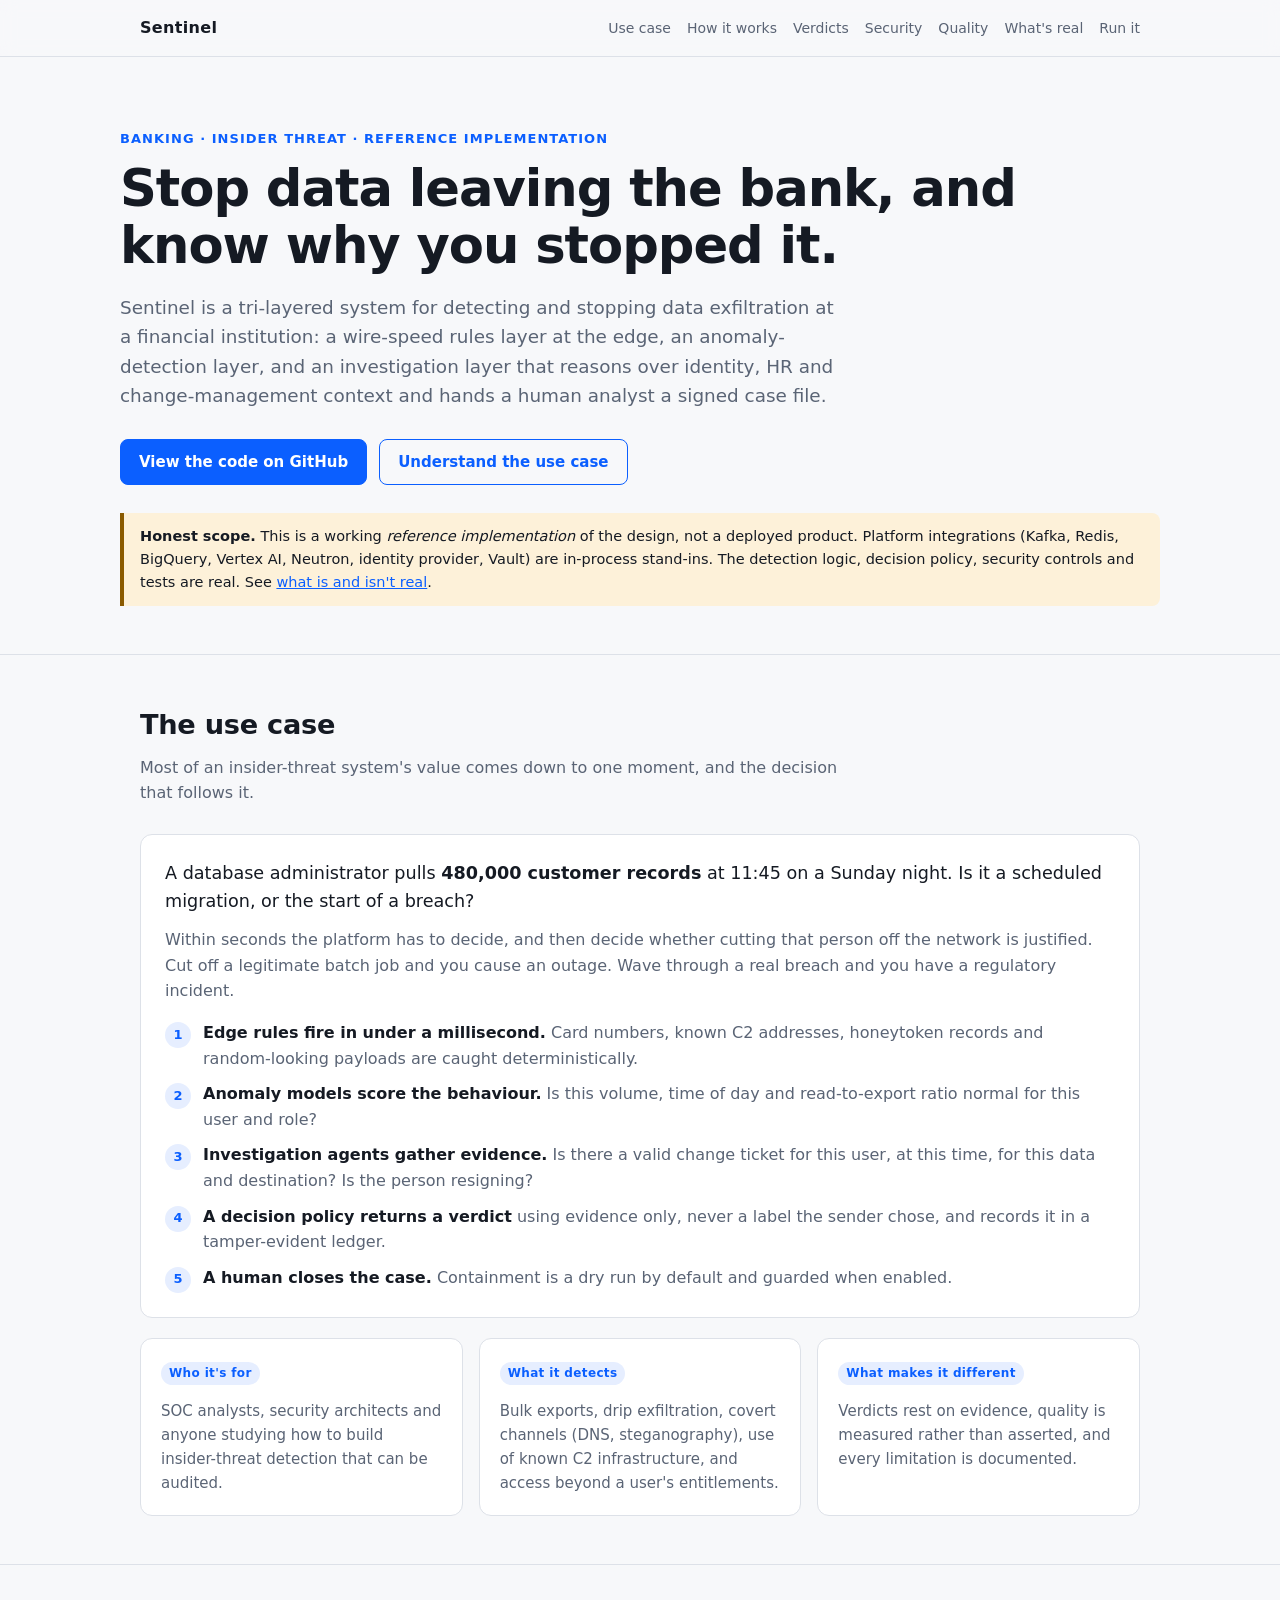
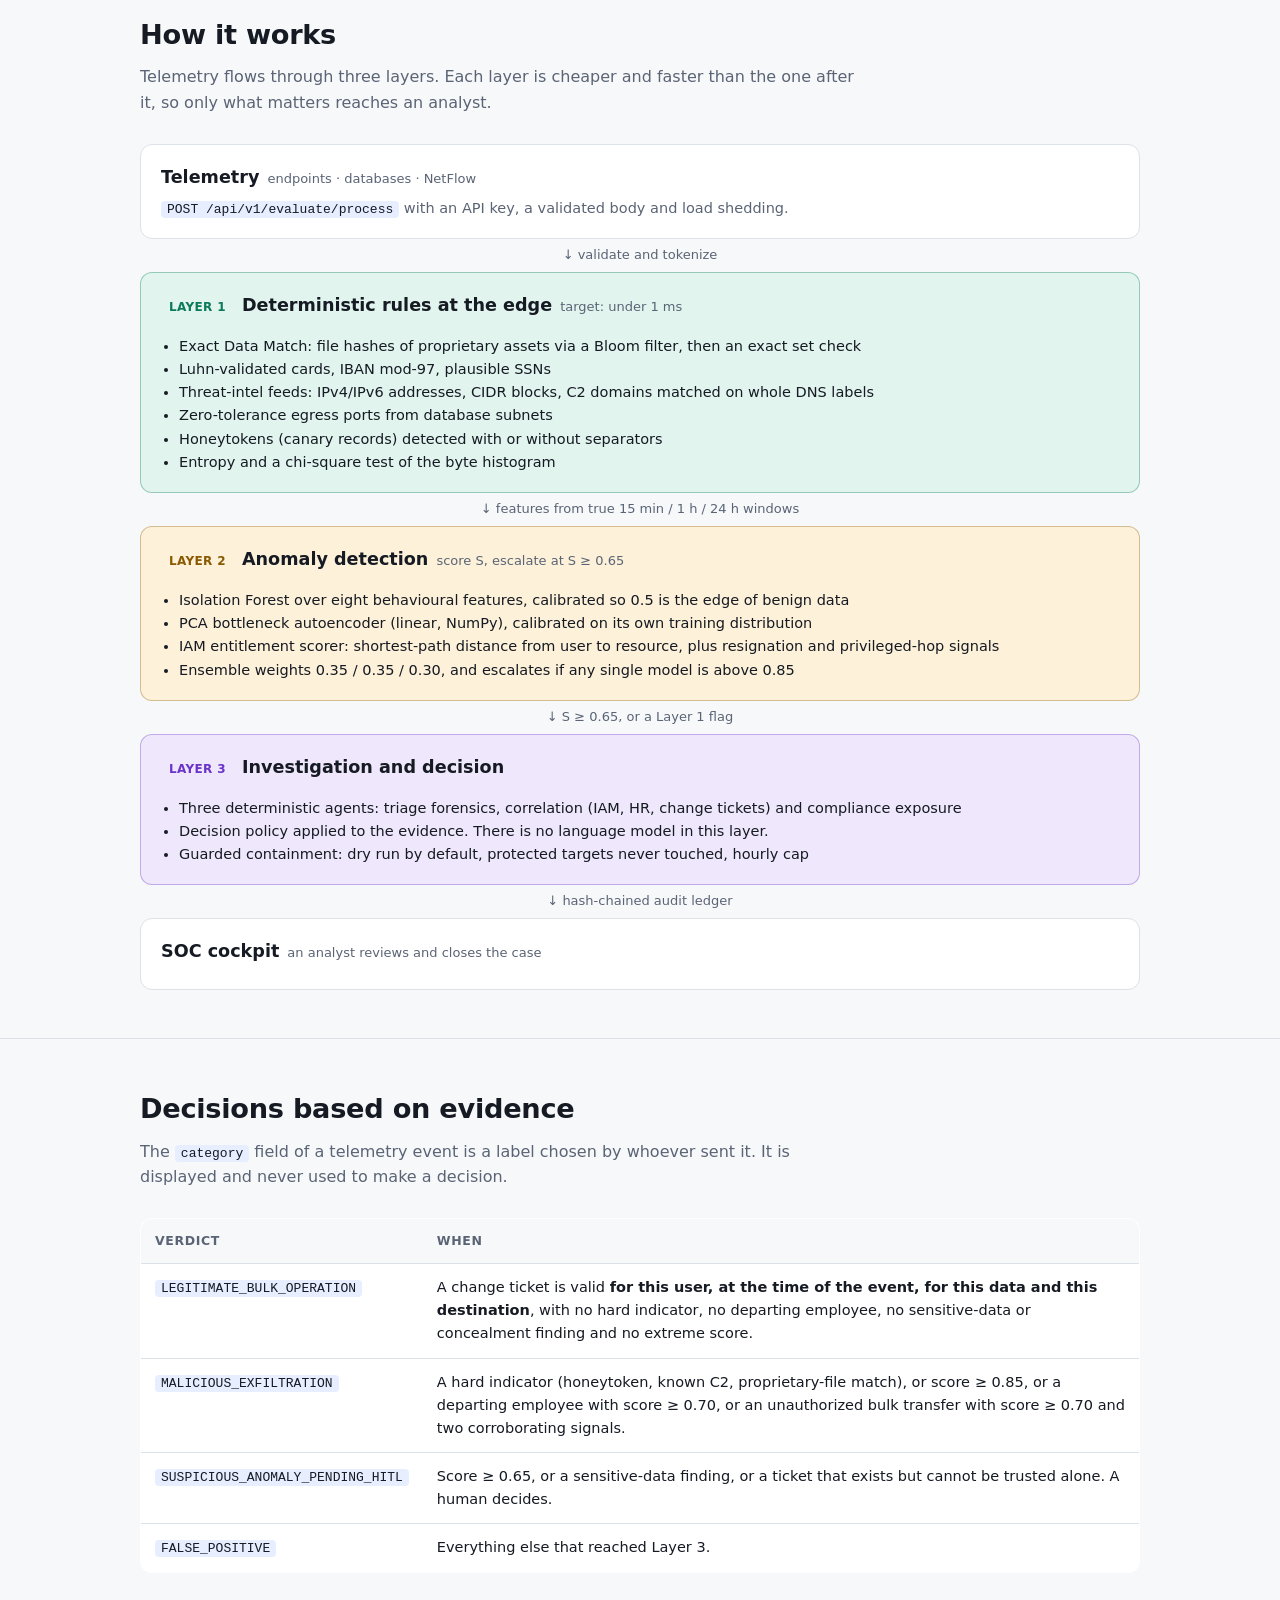
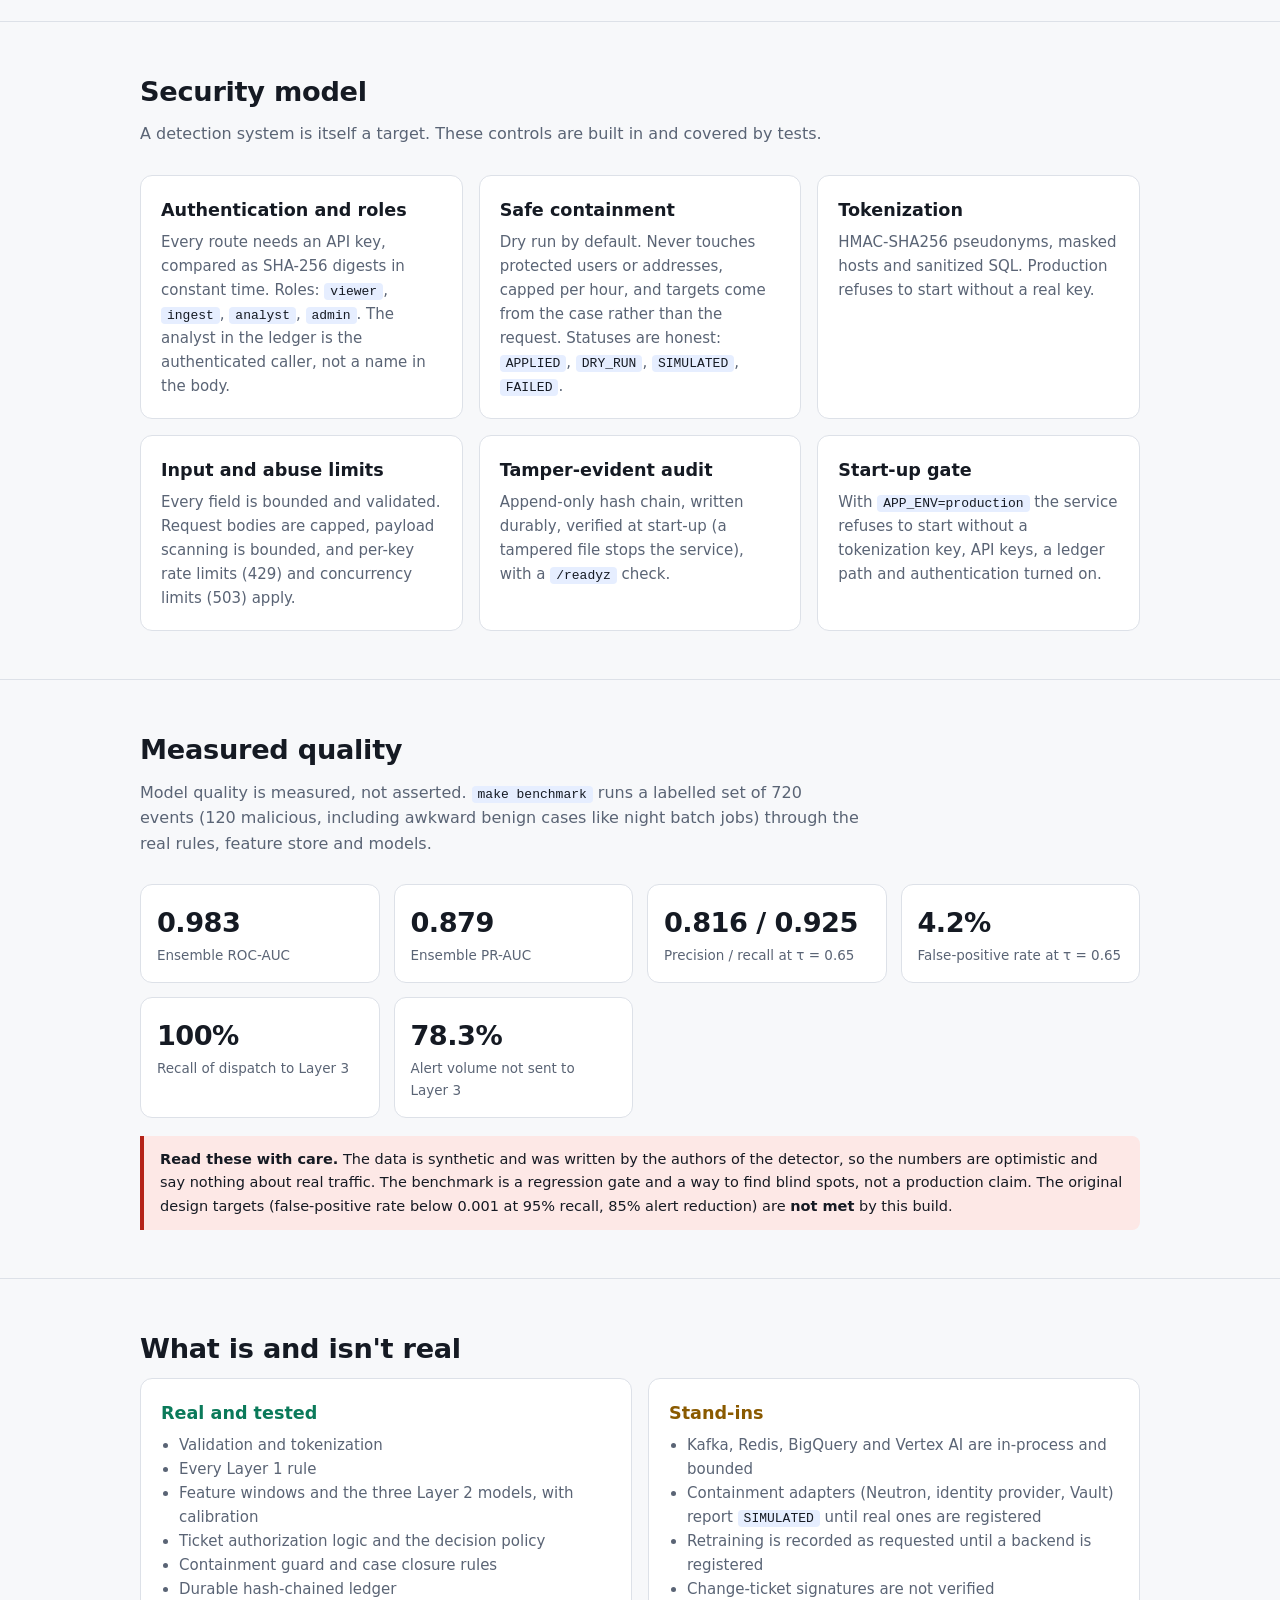
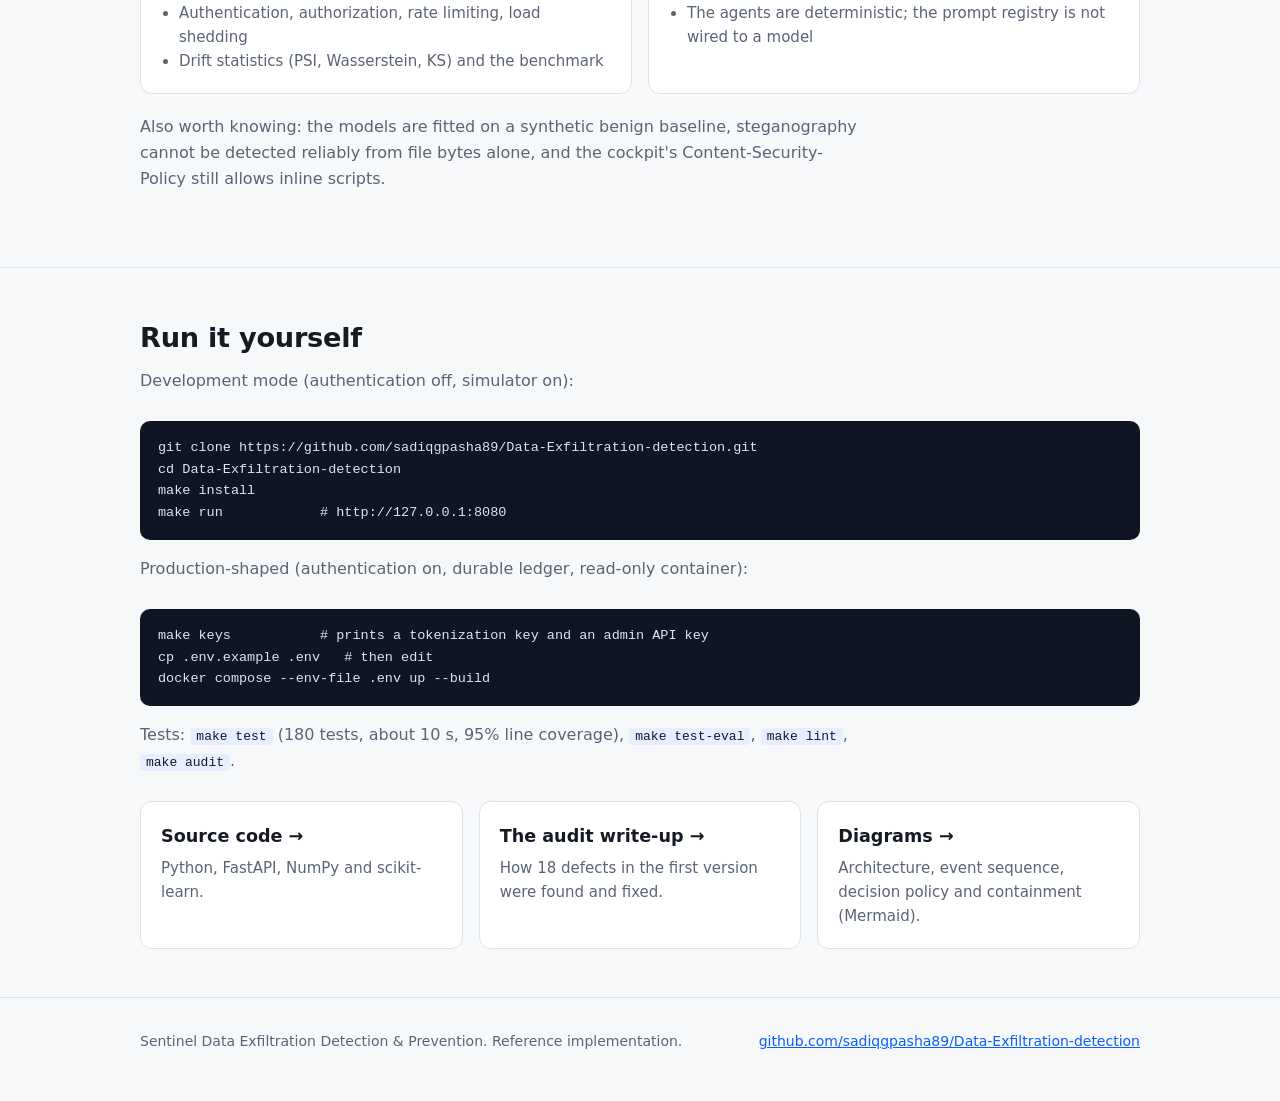
==== docs/index.html @ d27c9d43 "Add GitHub Pages project site and link it from the README Co-Authored-By: Claude Sonnet 5.5 <noreply" ====
<!doctype html>
<html lang="en">
<head>
<meta charset="utf-8">
<meta name="viewport" content="width=device-width, initial-scale=1">
<title>Sentinel: Data Exfiltration Detection &amp; Prevention</title>
<meta name="description" content="A tri-layered system that detects and stops data exfiltration at a financial institution: wire-speed rules, anomaly detection, and an evidence-based investigation layer.">
<meta property="og:title" content="Sentinel: Data Exfiltration Detection &amp; Prevention">
<meta property="og:description" content="Rules at the edge, anomaly models in the middle, and an investigation layer that hands a human a signed case file.">
<style>
  :root {
    --bg: #f7f8fa;
    --surface: #ffffff;
    --ink: #151a23;
    --muted: #5a6475;
    --line: #dde1e8;
    --brand: #0b5fff;
    --brand-soft: #e6eeff;
    --l1: #0b7a5a;
    --l1-soft: #e1f4ee;
    --l2: #8a5a00;
    --l2-soft: #fdf1d9;
    --l3: #6b34c9;
    --l3-soft: #efe7fb;
    --bad: #b42318;
    --bad-soft: #fde8e6;
    --code-bg: #0f1522;
    --code-ink: #dbe4f5;
  }
  @media (prefers-color-scheme: dark) {
    :root {
      --bg: #0d111a;
      --surface: #151b27;
      --ink: #e8ecf4;
      --muted: #9aa5b8;
      --line: #263045;
      --brand: #6f9bff;
      --brand-soft: #1a2542;
      --l1: #4cd1a6;
      --l1-soft: #12302a;
      --l2: #f0b94d;
      --l2-soft: #33280f;
      --l3: #b693f2;
      --l3-soft: #261a40;
      --bad: #ff8b7e;
      --bad-soft: #3a1b18;
      --code-bg: #0a0e17;
    }
  }
  * { box-sizing: border-box; }
  html { scroll-behavior: smooth; }
  body {
    margin: 0;
    background: var(--bg);
    color: var(--ink);
    font: 16px/1.6 system-ui, -apple-system, "Segoe UI", Roboto, sans-serif;
  }
  a { color: var(--brand); }
  .wrap { max-width: 1040px; margin: 0 auto; padding: 0 20px; }
  header.top {
    position: sticky; top: 0; z-index: 10;
    background: color-mix(in srgb, var(--bg) 88%, transparent);
    backdrop-filter: blur(8px);
    border-bottom: 1px solid var(--line);
  }
  header.top .wrap { display: flex; align-items: center; gap: 20px; height: 56px; }
  .logo { font-weight: 700; letter-spacing: .02em; color: var(--ink); text-decoration: none; }
  nav { display: flex; gap: 16px; margin-left: auto; overflow-x: auto; }
  nav a { color: var(--muted); text-decoration: none; font-size: 14px; white-space: nowrap; }
  nav a:hover { color: var(--ink); }
  .btn {
    display: inline-block; padding: 10px 18px; border-radius: 8px;
    background: var(--brand); color: #fff; text-decoration: none; font-weight: 600; font-size: 15px;
    border: 1px solid var(--brand);
  }
  .btn.ghost { background: transparent; color: var(--brand); }
  .hero { padding: 72px 0 48px; }
  .eyebrow { color: var(--brand); font-weight: 600; font-size: 13px; letter-spacing: .08em; text-transform: uppercase; }
  h1 { font-size: clamp(2rem, 5vw, 3.2rem); line-height: 1.12; margin: 10px 0 16px; letter-spacing: -.02em; }
  .lede { font-size: 1.15rem; color: var(--muted); max-width: 720px; }
  .cta { display: flex; gap: 12px; flex-wrap: wrap; margin-top: 28px; }
  .notice {
    margin-top: 28px; padding: 12px 16px; border-left: 4px solid var(--l2);
    background: var(--l2-soft); border-radius: 0 8px 8px 0; font-size: 14.5px;
  }
  section { padding: 48px 0; border-top: 1px solid var(--line); }
  h2 { font-size: 1.7rem; margin: 0 0 8px; letter-spacing: -.01em; }
  h3 { margin: 0 0 6px; font-size: 1.1rem; }
  .sub { color: var(--muted); max-width: 720px; margin: 0 0 28px; }
  .grid { display: grid; gap: 16px; }
  .g2 { grid-template-columns: repeat(auto-fit, minmax(300px, 1fr)); }
  .g3 { grid-template-columns: repeat(auto-fit, minmax(240px, 1fr)); }
  .card { background: var(--surface); border: 1px solid var(--line); border-radius: 12px; padding: 20px; }
  .card p, .card ul { margin: 6px 0 0; color: var(--muted); font-size: 15px; }
  .card ul { padding-left: 18px; }
  .tag {
    display: inline-block; font-size: 12px; font-weight: 700; padding: 2px 8px;
    border-radius: 999px; margin-bottom: 8px; letter-spacing: .03em;
  }
  .t1 { background: var(--l1-soft); color: var(--l1); }
  .t2 { background: var(--l2-soft); color: var(--l2); }
  .t3 { background: var(--l3-soft); color: var(--l3); }
  .tb { background: var(--brand-soft); color: var(--brand); }

  /* scenario */
  .scenario { background: var(--surface); border: 1px solid var(--line); border-radius: 12px; padding: 24px; }
  .scenario blockquote { margin: 0 0 12px; font-size: 1.1rem; }
  .steps { counter-reset: s; list-style: none; padding: 0; margin: 16px 0 0; display: grid; gap: 10px; }
  .steps li { counter-increment: s; display: flex; gap: 12px; color: var(--muted); }
  .steps li::before {
    content: counter(s); flex: none; width: 26px; height: 26px; border-radius: 50%;
    background: var(--brand-soft); color: var(--brand); font-weight: 700; font-size: 13px;
    display: grid; place-items: center; margin-top: 2px;
  }
  .steps b { color: var(--ink); }

  /* pipeline */
  .pipe { display: grid; gap: 0; }
  .stage { border-radius: 12px; padding: 18px 20px; border: 1px solid var(--line); }
  .stage.src { background: var(--surface); }
  .stage.edge { background: var(--l1-soft); border-color: color-mix(in srgb, var(--l1) 35%, transparent); }
  .stage.ana { background: var(--l2-soft); border-color: color-mix(in srgb, var(--l2) 35%, transparent); }
  .stage.inv { background: var(--l3-soft); border-color: color-mix(in srgb, var(--l3) 35%, transparent); }
  .stage.out { background: var(--surface); }
  .stage h3 { display: flex; gap: 8px; align-items: baseline; flex-wrap: wrap; }
  .stage h3 small { font-weight: 500; color: var(--muted); font-size: 13px; }
  .stage ul { margin: 8px 0 0; padding-left: 18px; font-size: 14.5px; color: var(--ink); }
  .arrow { text-align: center; color: var(--muted); font-size: 13px; padding: 6px 0; }
  .arrow::before { content: "↓ "; }

  /* verdicts */
  table { width: 100%; border-collapse: collapse; background: var(--surface); border: 1px solid var(--line); border-radius: 12px; overflow: hidden; font-size: 14.5px; }
  th, td { text-align: left; padding: 12px 14px; border-bottom: 1px solid var(--line); vertical-align: top; }
  th { background: var(--bg); font-size: 12.5px; text-transform: uppercase; letter-spacing: .05em; color: var(--muted); }
  tr:last-child td { border-bottom: 0; }
  code { font: 13px/1.5 ui-monospace, SFMono-Regular, Menlo, Consolas, monospace; background: var(--brand-soft); padding: 1px 6px; border-radius: 4px; color: var(--ink); }
  .tablewrap { overflow-x: auto; }

  /* metrics */
  .metrics { display: grid; gap: 14px; grid-template-columns: repeat(auto-fit, minmax(190px, 1fr)); }
  .metric { background: var(--surface); border: 1px solid var(--line); border-radius: 12px; padding: 16px; }
  .metric .v { font-size: 1.7rem; font-weight: 700; letter-spacing: -.02em; }
  .metric .k { color: var(--muted); font-size: 13.5px; }
  .warn { background: var(--bad-soft); border-left: 4px solid var(--bad); padding: 12px 16px; border-radius: 0 8px 8px 0; margin-top: 18px; font-size: 14.5px; }

  .real { color: var(--l1); font-weight: 600; }
  .sim { color: var(--l2); font-weight: 600; }

  pre {
    background: var(--code-bg); color: var(--code-ink); padding: 16px 18px; border-radius: 10px;
    overflow-x: auto; font: 13.5px/1.6 ui-monospace, SFMono-Regular, Menlo, Consolas, monospace; margin: 8px 0 16px;
  }
  footer { border-top: 1px solid var(--line); padding: 32px 0 48px; color: var(--muted); font-size: 14px; }
  footer .wrap { display: flex; gap: 16px; flex-wrap: wrap; justify-content: space-between; }
  @media (max-width: 560px) {
    .hero { padding-top: 40px; }
    nav { display: none; }
  }
</style>
</head>
<body>

<header class="top">
  <div class="wrap">
    <a class="logo" href="#top">Sentinel</a>
    <nav aria-label="Sections">
      <a href="#usecase">Use case</a>
      <a href="#how">How it works</a>
      <a href="#verdicts">Verdicts</a>
      <a href="#security">Security</a>
      <a href="#quality">Quality</a>
      <a href="#honesty">What's real</a>
      <a href="#run">Run it</a>
    </nav>
  </div>
</header>

<main id="top">
  <div class="wrap hero">
    <div class="eyebrow">Banking · Insider threat · Reference implementation</div>
    <h1>Stop data leaving the bank, and know why you stopped it.</h1>
    <p class="lede">
      Sentinel is a tri-layered system for detecting and stopping data exfiltration at a financial institution:
      a wire-speed rules layer at the edge, an anomaly-detection layer, and an investigation layer that reasons over
      identity, HR and change-management context and hands a human analyst a signed case file.
    </p>
    <div class="cta">
      <a class="btn" href="https://github.com/sadiqgpasha89/Data-Exfiltration-detection">View the code on GitHub</a>
      <a class="btn ghost" href="#usecase">Understand the use case</a>
    </div>
    <div class="notice">
      <strong>Honest scope.</strong> This is a working <em>reference implementation</em> of the design, not a deployed product.
      Platform integrations (Kafka, Redis, BigQuery, Vertex AI, Neutron, identity provider, Vault) are in-process stand-ins.
      The detection logic, decision policy, security controls and tests are real. See <a href="#honesty">what is and isn't real</a>.
    </div>
  </div>

  <section id="usecase">
    <div class="wrap">
      <h2>The use case</h2>
      <p class="sub">Most of an insider-threat system's value comes down to one moment, and the decision that follows it.</p>

      <div class="scenario">
        <blockquote>
          A database administrator pulls <strong>480,000 customer records</strong> at 11:45 on a Sunday night.
          Is it a scheduled migration, or the start of a breach?
        </blockquote>
        <p style="margin:0;color:var(--muted)">
          Within seconds the platform has to decide, and then decide whether cutting that person off the network is justified.
          Cut off a legitimate batch job and you cause an outage. Wave through a real breach and you have a regulatory incident.
        </p>
        <ol class="steps">
          <li><span><b>Edge rules fire in under a millisecond.</b> Card numbers, known C2 addresses, honeytoken records and random-looking payloads are caught deterministically.</span></li>
          <li><span><b>Anomaly models score the behaviour.</b> Is this volume, time of day and read-to-export ratio normal for this user and role?</span></li>
          <li><span><b>Investigation agents gather evidence.</b> Is there a valid change ticket for this user, at this time, for this data and destination? Is the person resigning?</span></li>
          <li><span><b>A decision policy returns a verdict</b> using evidence only, never a label the sender chose, and records it in a tamper-evident ledger.</span></li>
          <li><span><b>A human closes the case.</b> Containment is a dry run by default and guarded when enabled.</span></li>
        </ol>
      </div>

      <div class="grid g3" style="margin-top:20px">
        <div class="card"><span class="tag tb">Who it's for</span><p>SOC analysts, security architects and anyone studying how to build insider-threat detection that can be audited.</p></div>
        <div class="card"><span class="tag tb">What it detects</span><p>Bulk exports, drip exfiltration, covert channels (DNS, steganography), use of known C2 infrastructure, and access beyond a user's entitlements.</p></div>
        <div class="card"><span class="tag tb">What makes it different</span><p>Verdicts rest on evidence, quality is measured rather than asserted, and every limitation is documented.</p></div>
      </div>
    </div>
  </section>

  <section id="how">
    <div class="wrap">
      <h2>How it works</h2>
      <p class="sub">Telemetry flows through three layers. Each layer is cheaper and faster than the one after it, so only what matters reaches an analyst.</p>

      <div class="pipe">
        <div class="stage src">
          <h3>Telemetry <small>endpoints · databases · NetFlow</small></h3>
          <div style="font-size:14.5px;color:var(--muted)"><code>POST /api/v1/evaluate/process</code> with an API key, a validated body and load shedding.</div>
        </div>
        <div class="arrow">validate and tokenize</div>
        <div class="stage edge">
          <h3><span class="tag t1">LAYER 1</span> Deterministic rules at the edge <small>target: under 1 ms</small></h3>
          <ul>
            <li>Exact Data Match: file hashes of proprietary assets via a Bloom filter, then an exact set check</li>
            <li>Luhn-validated cards, IBAN mod-97, plausible SSNs</li>
            <li>Threat-intel feeds: IPv4/IPv6 addresses, CIDR blocks, C2 domains matched on whole DNS labels</li>
            <li>Zero-tolerance egress ports from database subnets</li>
            <li>Honeytokens (canary records) detected with or without separators</li>
            <li>Entropy and a chi-square test of the byte histogram</li>
          </ul>
        </div>
        <div class="arrow">features from true 15 min / 1 h / 24 h windows</div>
        <div class="stage ana">
          <h3><span class="tag t2">LAYER 2</span> Anomaly detection <small>score S, escalate at S ≥ 0.65</small></h3>
          <ul>
            <li>Isolation Forest over eight behavioural features, calibrated so 0.5 is the edge of benign data</li>
            <li>PCA bottleneck autoencoder (linear, NumPy), calibrated on its own training distribution</li>
            <li>IAM entitlement scorer: shortest-path distance from user to resource, plus resignation and privileged-hop signals</li>
            <li>Ensemble weights 0.35 / 0.35 / 0.30, and escalates if any single model is above 0.85</li>
          </ul>
        </div>
        <div class="arrow">S ≥ 0.65, or a Layer 1 flag</div>
        <div class="stage inv">
          <h3><span class="tag t3">LAYER 3</span> Investigation and decision</h3>
          <ul>
            <li>Three deterministic agents: triage forensics, correlation (IAM, HR, change tickets) and compliance exposure</li>
            <li>Decision policy applied to the evidence. There is no language model in this layer.</li>
            <li>Guarded containment: dry run by default, protected targets never touched, hourly cap</li>
          </ul>
        </div>
        <div class="arrow">hash-chained audit ledger</div>
        <div class="stage out">
          <h3>SOC cockpit <small>an analyst reviews and closes the case</small></h3>
        </div>
      </div>
    </div>
  </section>

  <section id="verdicts">
    <div class="wrap">
      <h2>Decisions based on evidence</h2>
      <p class="sub">
        The <code>category</code> field of a telemetry event is a label chosen by whoever sent it. It is displayed and never used to make a decision.
      </p>
      <div class="tablewrap">
        <table>
          <thead><tr><th>Verdict</th><th>When</th></tr></thead>
          <tbody>
            <tr>
              <td><code>LEGITIMATE_BULK_OPERATION</code></td>
              <td>A change ticket is valid <b>for this user, at the time of the event, for this data and this destination</b>, with no hard indicator, no departing employee, no sensitive-data or concealment finding and no extreme score.</td>
            </tr>
            <tr>
              <td><code>MALICIOUS_EXFILTRATION</code></td>
              <td>A hard indicator (honeytoken, known C2, proprietary-file match), or score ≥ 0.85, or a departing employee with score ≥ 0.70, or an unauthorized bulk transfer with score ≥ 0.70 and two corroborating signals.</td>
            </tr>
            <tr>
              <td><code>SUSPICIOUS_ANOMALY_PENDING_HITL</code></td>
              <td>Score ≥ 0.65, or a sensitive-data finding, or a ticket that exists but cannot be trusted alone. A human decides.</td>
            </tr>
            <tr>
              <td><code>FALSE_POSITIVE</code></td>
              <td>Everything else that reached Layer 3.</td>
            </tr>
          </tbody>
        </table>
      </div>
    </div>
  </section>

  <section id="security">
    <div class="wrap">
      <h2>Security model</h2>
      <p class="sub">A detection system is itself a target. These controls are built in and covered by tests.</p>
      <div class="grid g3">
        <div class="card"><h3>Authentication and roles</h3><p>Every route needs an API key, compared as SHA-256 digests in constant time. Roles: <code>viewer</code>, <code>ingest</code>, <code>analyst</code>, <code>admin</code>. The analyst in the ledger is the authenticated caller, not a name in the body.</p></div>
        <div class="card"><h3>Safe containment</h3><p>Dry run by default. Never touches protected users or addresses, capped per hour, and targets come from the case rather than the request. Statuses are honest: <code>APPLIED</code>, <code>DRY_RUN</code>, <code>SIMULATED</code>, <code>FAILED</code>.</p></div>
        <div class="card"><h3>Tokenization</h3><p>HMAC-SHA256 pseudonyms, masked hosts and sanitized SQL. Production refuses to start without a real key.</p></div>
        <div class="card"><h3>Input and abuse limits</h3><p>Every field is bounded and validated. Request bodies are capped, payload scanning is bounded, and per-key rate limits (429) and concurrency limits (503) apply.</p></div>
        <div class="card"><h3>Tamper-evident audit</h3><p>Append-only hash chain, written durably, verified at start-up (a tampered file stops the service), with a <code>/readyz</code> check.</p></div>
        <div class="card"><h3>Start-up gate</h3><p>With <code>APP_ENV=production</code> the service refuses to start without a tokenization key, API keys, a ledger path and authentication turned on.</p></div>
      </div>
    </div>
  </section>

  <section id="quality">
    <div class="wrap">
      <h2>Measured quality</h2>
      <p class="sub">Model quality is measured, not asserted. <code>make benchmark</code> runs a labelled set of 720 events (120 malicious, including awkward benign cases like night batch jobs) through the real rules, feature store and models.</p>
      <div class="metrics">
        <div class="metric"><div class="v">0.983</div><div class="k">Ensemble ROC-AUC</div></div>
        <div class="metric"><div class="v">0.879</div><div class="k">Ensemble PR-AUC</div></div>
        <div class="metric"><div class="v">0.816 / 0.925</div><div class="k">Precision / recall at τ = 0.65</div></div>
        <div class="metric"><div class="v">4.2%</div><div class="k">False-positive rate at τ = 0.65</div></div>
        <div class="metric"><div class="v">100%</div><div class="k">Recall of dispatch to Layer 3</div></div>
        <div class="metric"><div class="v">78.3%</div><div class="k">Alert volume not sent to Layer 3</div></div>
      </div>
      <div class="warn">
        <strong>Read these with care.</strong> The data is synthetic and was written by the authors of the detector, so the numbers are optimistic
        and say nothing about real traffic. The benchmark is a regression gate and a way to find blind spots, not a production claim.
        The original design targets (false-positive rate below 0.001 at 95% recall, 85% alert reduction) are <strong>not met</strong> by this build.
      </div>
    </div>
  </section>

  <section id="honesty">
    <div class="wrap">
      <h2>What is and isn't real</h2>
      <div class="grid g2">
        <div class="card">
          <h3 class="real">Real and tested</h3>
          <ul>
            <li>Validation and tokenization</li>
            <li>Every Layer 1 rule</li>
            <li>Feature windows and the three Layer 2 models, with calibration</li>
            <li>Ticket authorization logic and the decision policy</li>
            <li>Containment guard and case closure rules</li>
            <li>Durable hash-chained ledger</li>
            <li>Authentication, authorization, rate limiting, load shedding</li>
            <li>Drift statistics (PSI, Wasserstein, KS) and the benchmark</li>
          </ul>
        </div>
        <div class="card">
          <h3 class="sim">Stand-ins</h3>
          <ul>
            <li>Kafka, Redis, BigQuery and Vertex AI are in-process and bounded</li>
            <li>Containment adapters (Neutron, identity provider, Vault) report <code>SIMULATED</code> until real ones are registered</li>
            <li>Retraining is recorded as requested until a backend is registered</li>
            <li>Change-ticket signatures are not verified</li>
            <li>The agents are deterministic; the prompt registry is not wired to a model</li>
          </ul>
        </div>
      </div>
      <p class="sub" style="margin-top:20px">
        Also worth knowing: the models are fitted on a synthetic benign baseline, steganography cannot be detected reliably from file bytes alone,
        and the cockpit's Content-Security-Policy still allows inline scripts.
      </p>
    </div>
  </section>

  <section id="run">
    <div class="wrap">
      <h2>Run it yourself</h2>
      <p class="sub">Development mode (authentication off, simulator on):</p>
<pre>git clone https://github.com/sadiqgpasha89/Data-Exfiltration-detection.git
cd Data-Exfiltration-detection
make install
make run            # http://127.0.0.1:8080</pre>
      <p class="sub">Production-shaped (authentication on, durable ledger, read-only container):</p>
<pre>make keys           # prints a tokenization key and an admin API key
cp .env.example .env   # then edit
docker compose --env-file .env up --build</pre>
      <p class="sub">Tests: <code>make test</code> (180 tests, about 10 s, 95% line coverage), <code>make test-eval</code>, <code>make lint</code>, <code>make audit</code>.</p>

      <div class="grid g3" style="margin-top:24px">
        <a class="card" href="https://github.com/sadiqgpasha89/Data-Exfiltration-detection" style="text-decoration:none;color:inherit"><h3>Source code →</h3><p>Python, FastAPI, NumPy and scikit-learn.</p></a>
        <a class="card" href="https://github.com/sadiqgpasha89/Data-Exfiltration-detection/blob/main/medium-article-exfiltration.md" style="text-decoration:none;color:inherit"><h3>The audit write-up →</h3><p>How 18 defects in the first version were found and fixed.</p></a>
        <a class="card" href="https://github.com/sadiqgpasha89/Data-Exfiltration-detection/blob/main/exfiltration-diagrams.md" style="text-decoration:none;color:inherit"><h3>Diagrams →</h3><p>Architecture, event sequence, decision policy and containment (Mermaid).</p></a>
      </div>
    </div>
  </section>
</main>

<footer>
  <div class="wrap">
    <span>Sentinel Data Exfiltration Detection &amp; Prevention. Reference implementation.</span>
    <a href="https://github.com/sadiqgpasha89/Data-Exfiltration-detection">github.com/sadiqgpasha89/Data-Exfiltration-detection</a>
  </div>
</footer>

</body>
</html>
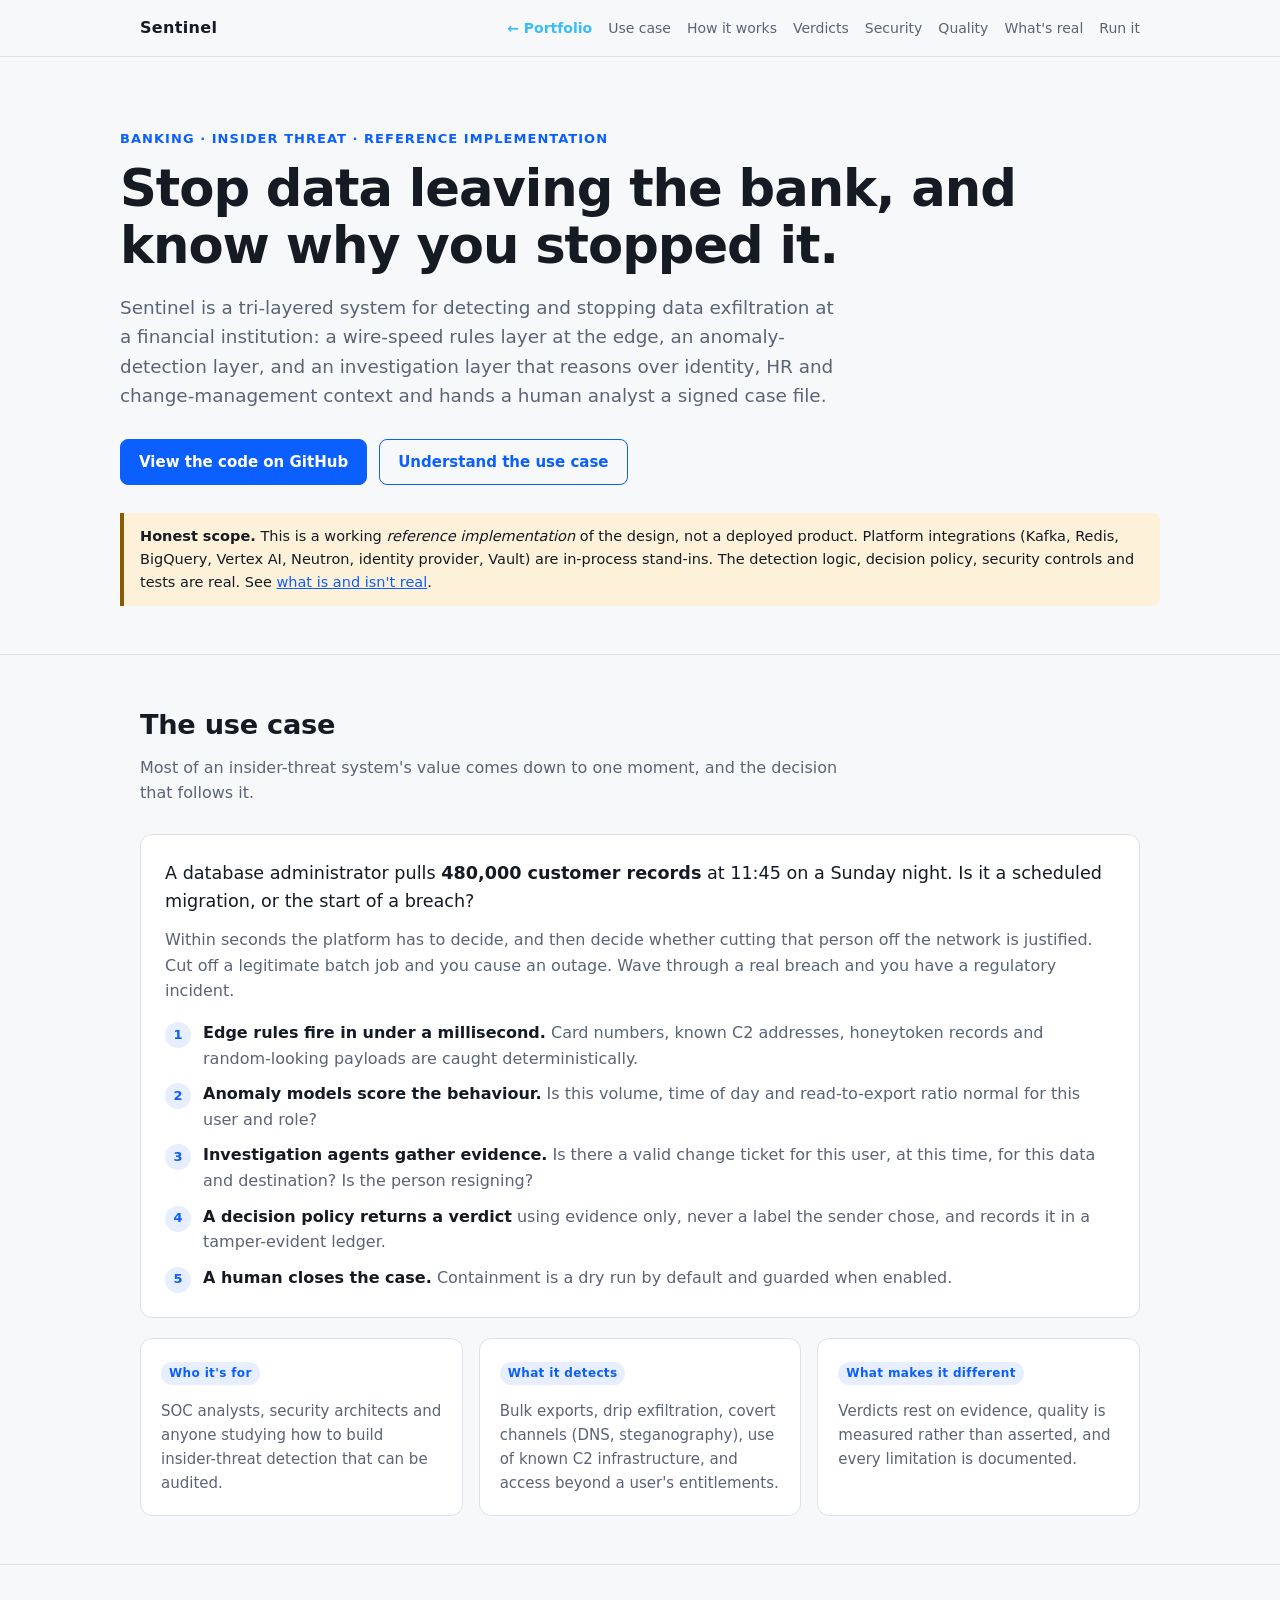
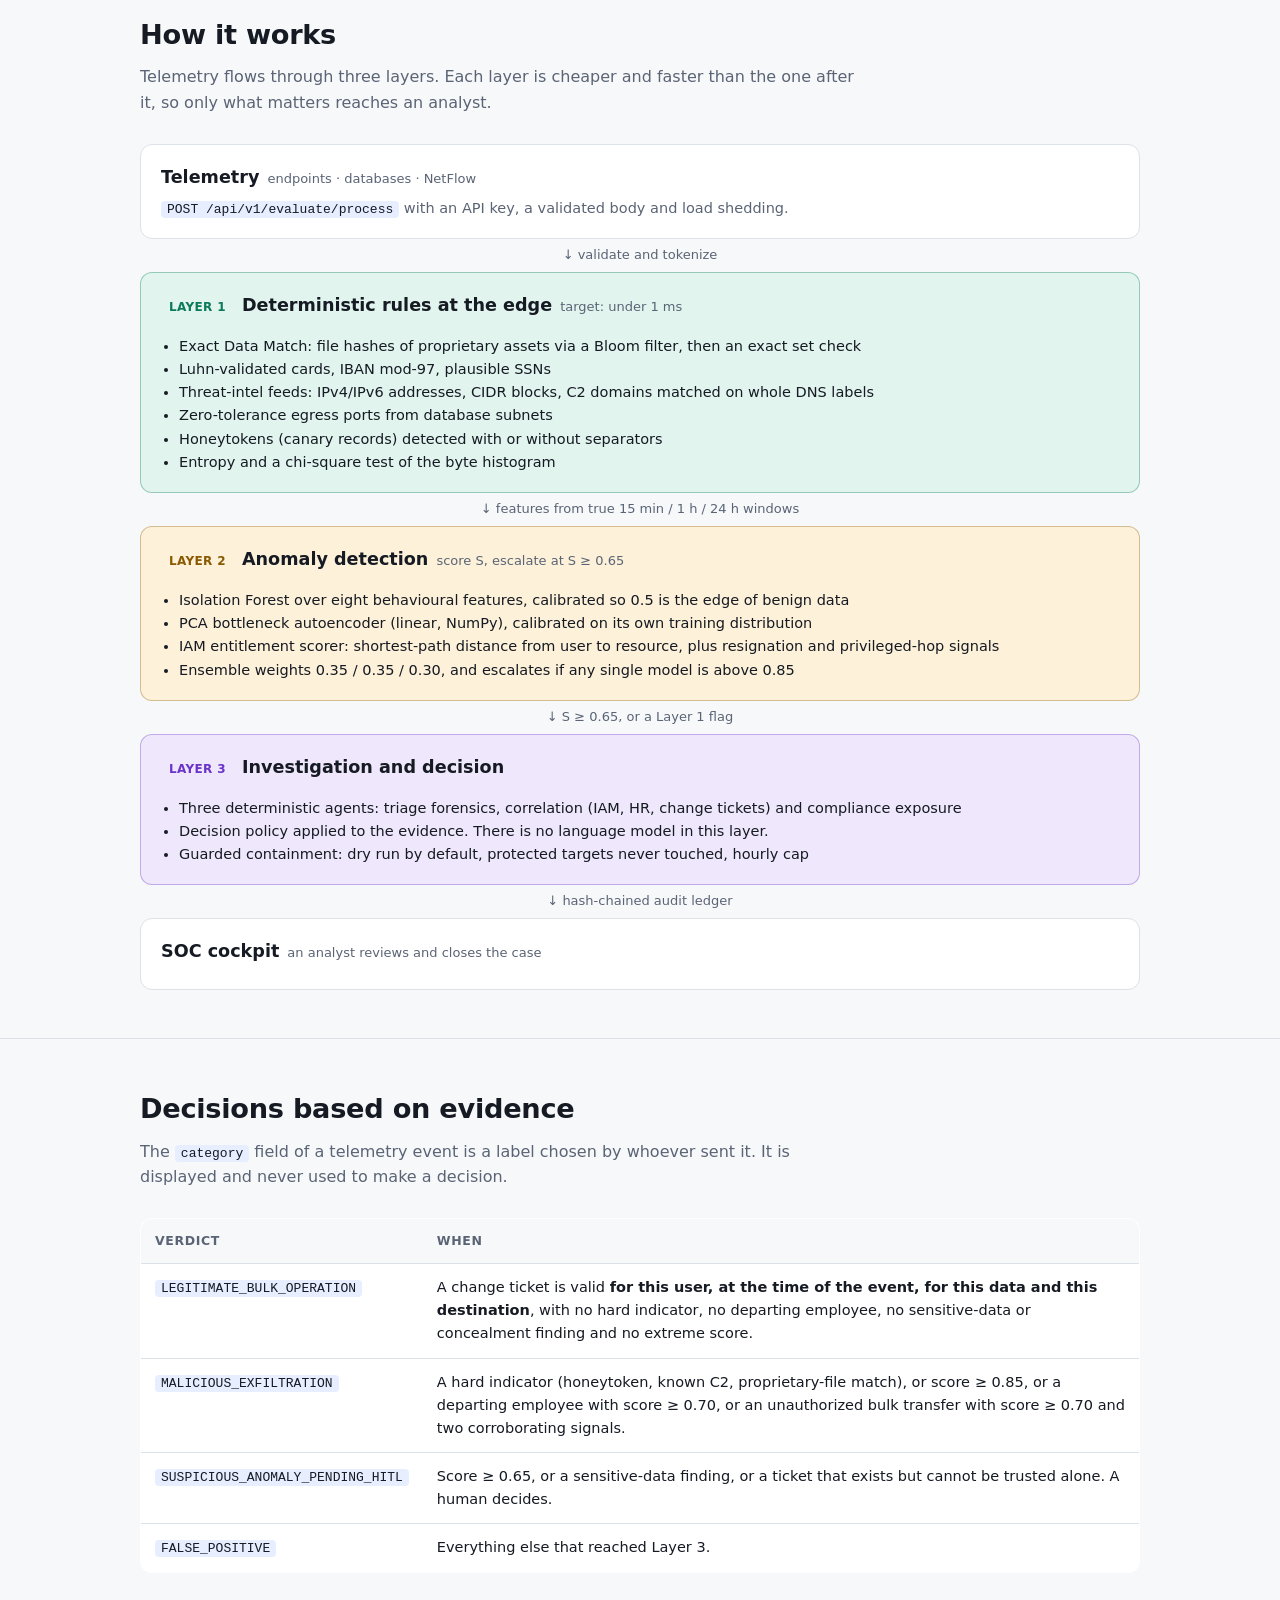
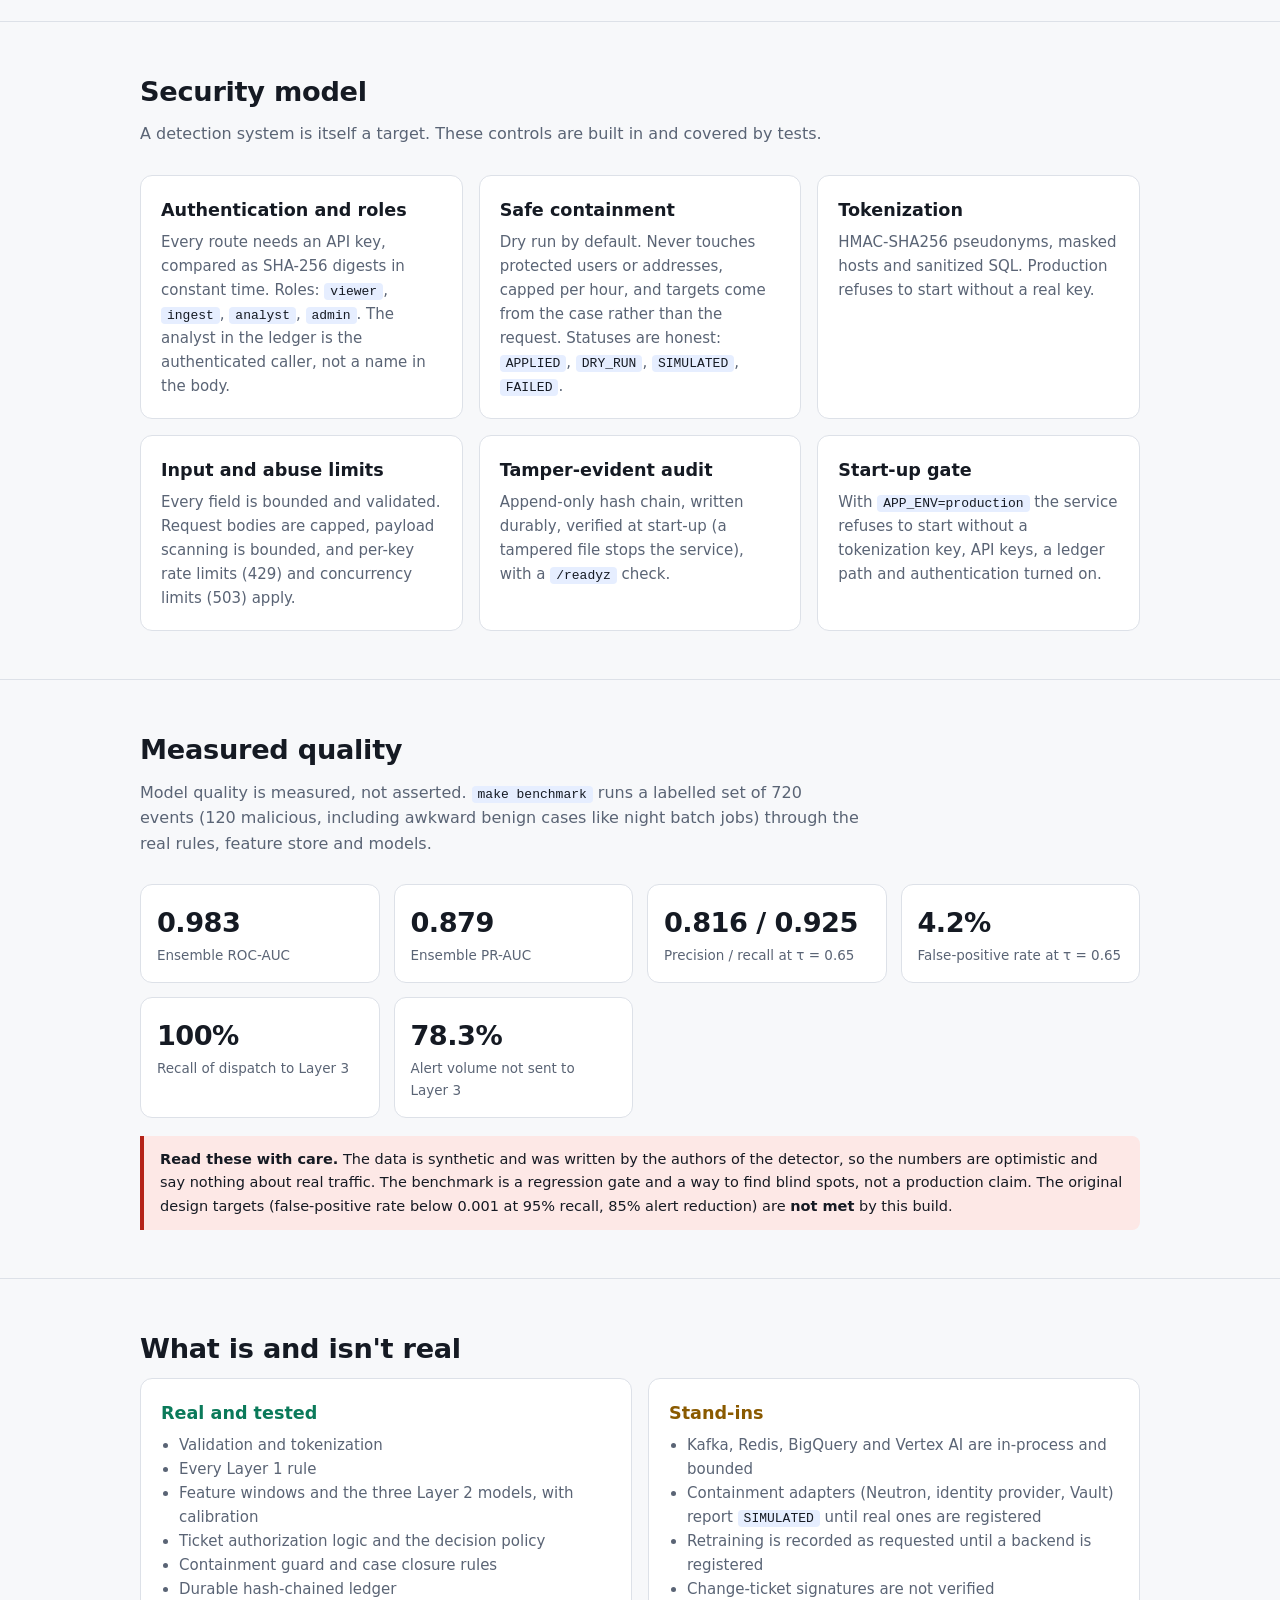
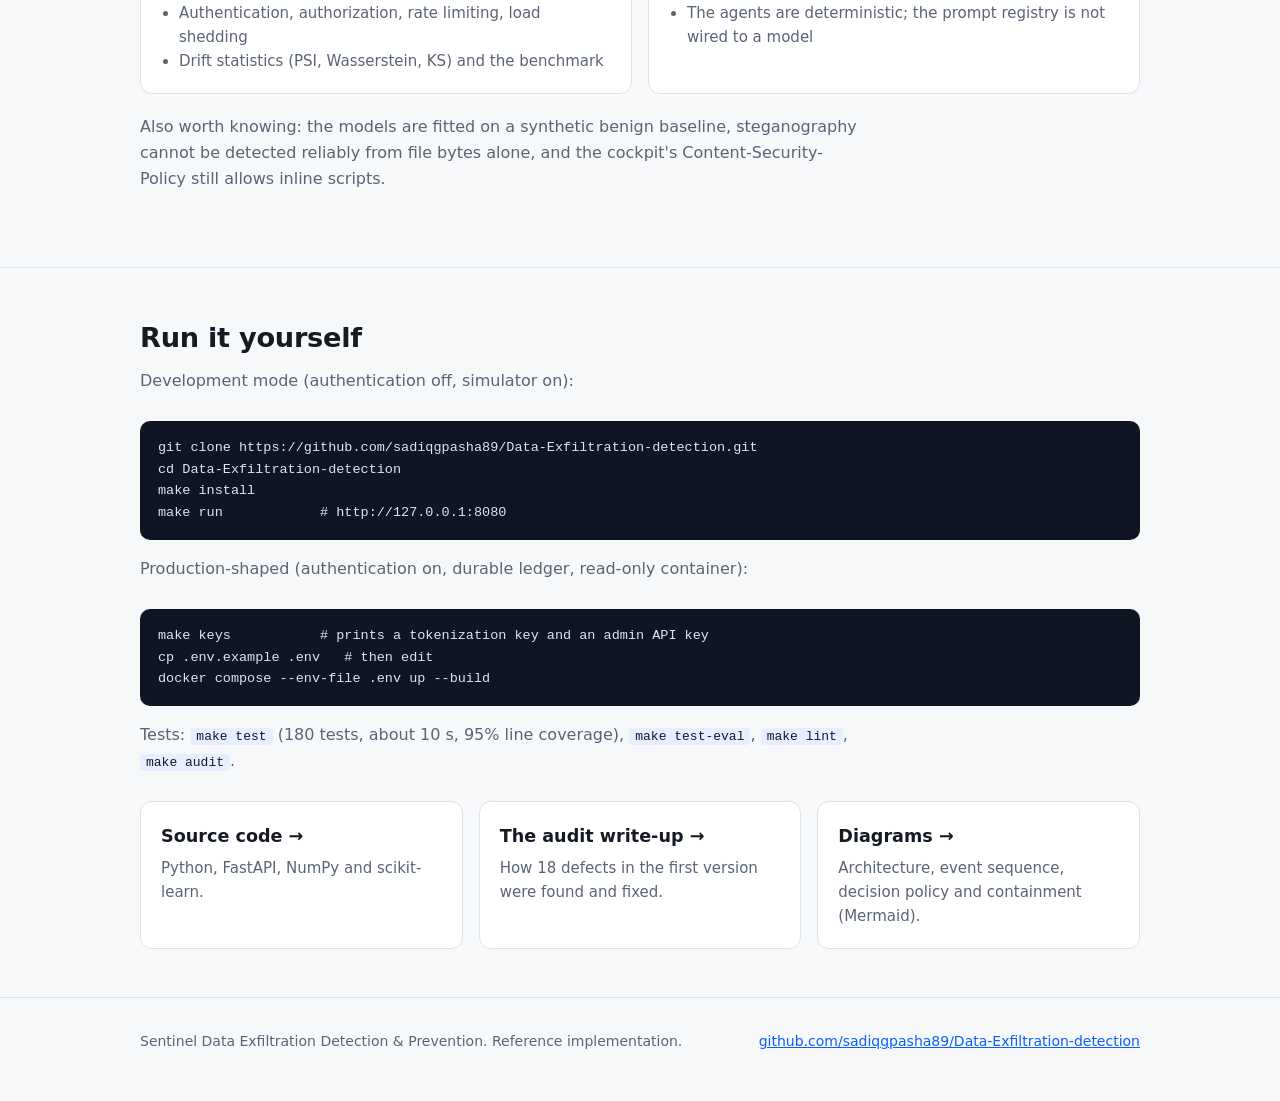
==== commit 1e794685: "Add home link to https://sadiqgpasha89.github.io/" ====
--- a/docs/index.html
+++ b/docs/index.html
@@ -164,6 +164,7 @@
   <div class="wrap">
     <a class="logo" href="#top">Sentinel</a>
     <nav aria-label="Sections">
+      <a href="https://sadiqgpasha89.github.io/" title="Return to Sadiq G Pasha Portfolio" style="font-weight:700; color:#38bdf8;">← Portfolio</a>
       <a href="#usecase">Use case</a>
       <a href="#how">How it works</a>
       <a href="#verdicts">Verdicts</a>
